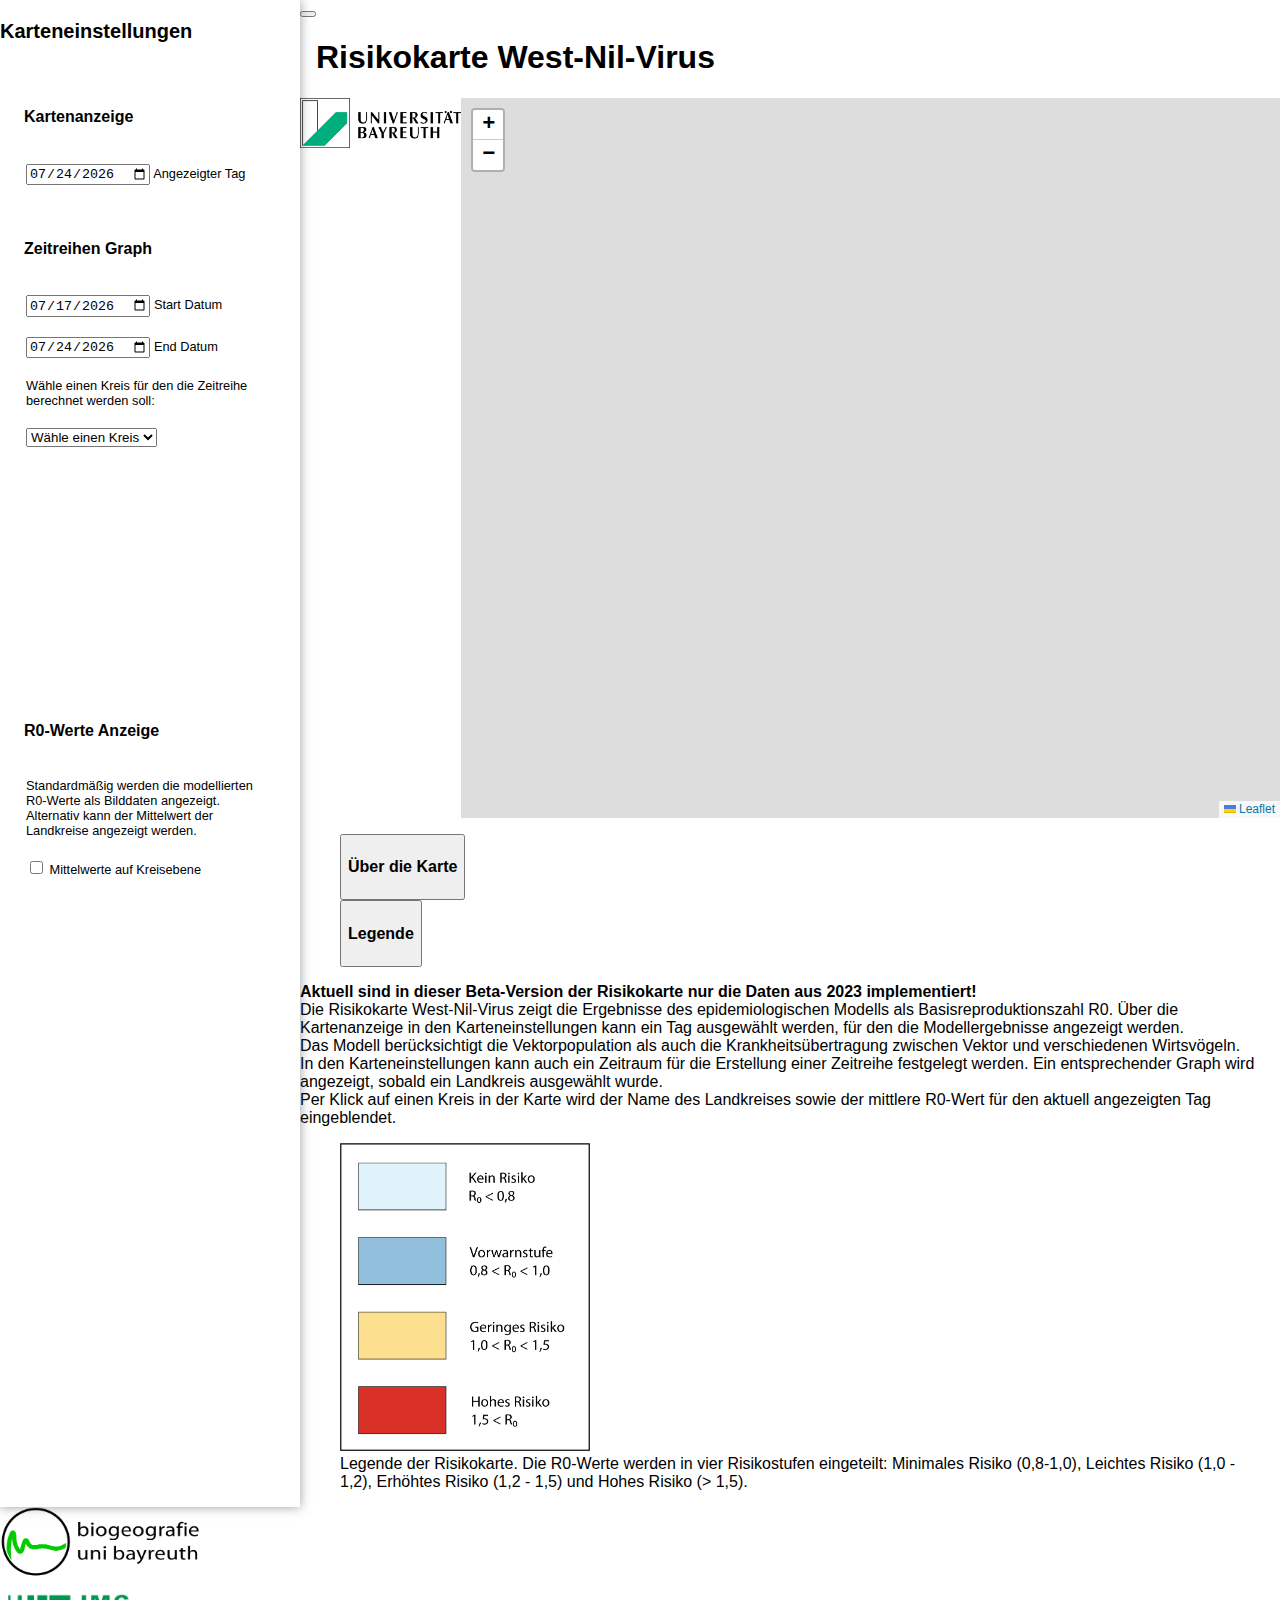
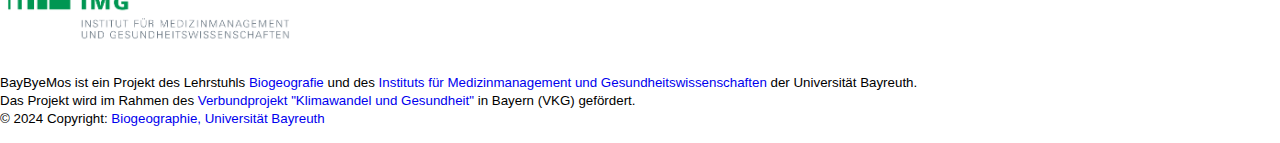
==== index.html @ 36160500 "correct Tyop" ====
<!DOCTYPE html>
<html lang="de">

<head>
  <meta charset="UTF-8">
  <meta http-equiv="X-UA-Compatible" content="IE=edge">
  <meta name="viewport" content="width=device-width, initial-scale=1.0">

  <script src="https://kit.fontawesome.com/ae360af17e.js" crossorigin="anonymous"></script>

  <link href="https://cdn.jsdelivr.net/npm/bootstrap@5.3.0-alpha3/dist/css/bootstrap.min.css" rel="stylesheet"
      integrity="sha384-KK94CHFLLe+nY2dmCWGMq91rCGa5gtU4mk92HdvYe+M/SXH301p5ILy+dN9+nJOZ" crossorigin="anonymous">
  <link rel="stylesheet" href="css/style.css">  
  <link rel="stylesheet" href="lib/leaflet/leaflet.css">
  <link href="https://www.blaupause.uni-bayreuth.de/favicon.ico" rel="shortcut icon" type="image/x-icon">
 
  <title>BayByeMos Risikokarte</title>
</head>

<body> 
    <div class="wrapper">
        <!-- Sidebar -->
        <aside id="sidebar">
            <div class="h-100 pt-4 px-3">
                <div class="pb-2 border-bottom">
                    <h3>Karteneinstellungen</h3>
                </div>
                <!-- Sidebar Navigation -->
                <ul class="sidebar-nav">
                    <li class="sidebar-header ">
                        <h4>Kartenanzeige</h4>
                    </li>
                    <li class="sidebar-item pb-3">
                            <input type="date" id="datepicker-mean" class="input">
                            Angezeigter Tag
                    </li>
                    <li class="sidebar-header border-top">
                      <h4>Zeitreihen Graph</h4>
                    </li>
                    <li class="sidebar-item">
                            <input type="date" id="start-datepicker" placeholder="Select a Start Date" class="input">
                            Start Datum
                        </li>
                    <li class="sidebar-item">
                            <input type="date" id="end-datepicker" placeholder="Select a End Date" class="input">
                            End Datum
                    </li>
                    <li class="sidebar-item">
                        Wähle einen Kreis für den die Zeitreihe berechnet werden soll:
                    </li>
                    <li class="sidebar-item">
                        <select id="kreis-dropdown" class="input">
                        <option value="">Wähle einen Kreis</option>
                        </select>
                    </li>
                </ul>
                <div id="chart-container" class="pb-3 border-bottom">
                    <canvas id="r0Chart" width = "260" height = "200"></canvas>
                </div>
                    <li class="sidebar-header ">
                        <h4>R0-Werte Anzeige</h4>
                    </li>
                    <li class="sidebar-item">
                        Standardmäßig werden die modellierten R0-Werte als Bilddaten angezeigt. Alternativ kann der Mittelwert der Landkreise angezeigt werden. 
                    </li>
                    <li class="sidebar-item pb-3">
                        <div class="form-check form-switch">
                            <input class="form-check-input" type="checkbox" id="SwitchRasterVektor" name="SwitchRasterVektor" value="yes">
                            <label class="form-check-label" for="SwitchRasterVektor">Mittelwerte auf Kreisebene</label>
                        </div>
                    </li>
            </div>
        </aside>

        <!-- Main Component -->
        <div class="container-fluid">
            <div class="row p-3">
                <div class="col-xl-8">
                    <nav class="navbar navbar-expand px-3 border-bottom">
                        <!-- Button for sidebar toggle -->
                        <button class="btn" type="button">
                            <span class="fas fa-2x fa-sliders"></span>
                        </button>
                        <h1>Risikokarte West-Nil-Virus</h1>
                    </nav>
                </div>
                <div class="col-xl-4">
                    <a href="https://www.uni-bayreuth.de/" target="_blank">
                        <img class="mx-auto d-none d-xl-block", src="img/Logo-Uni-BT_gruen-sw.png", align="left", height="50" alt="Logo der Universität Bayreuth">
                    </a>
                </div>
            </div>
            <div class="row">
                <div class="col-xl-8 p-3"><!-- col-lg-9 -->
                    <div id="map"></div>
                </div>
                <div class="w-100 d-sm-block d-xl-none"></div>
                <div class="col-xl-4 py-3"><!-- col-lg-3 -->
                    <ul class="nav nav-tabs mb-3" id="tabs" role="tablist">
                        <li class="nav-item" role="presentation">
                            <button 
                            class="nav-link active text-black" 
                            id="tab-1"
                            data-bs-toggle="tab"
                            data-bs-target="#tabs-1" 
                            type="button"
                            role="tab" 
                            aria-controls="tabs-1" 
                            aria-selected="true">
                                <h4>Über die Karte</h4>
                        </button>
                        </li>

                        <li class="nav-item" role="presentation">
                            <button 
                            class="nav-link text-black" 
                            id="tab-2" 
                            data-bs-toggle="tab"
                            data-bs-target="#tabs-2"
                            type="button"
                            role="tab" 
                            aria-controls="tabs-2" 
                            aria-selected="false">
                                <h4>Legende</h4>
                        </button>
                        </li>
                    </ul>
                    <div class="tab-content p-3">
                        <div class="tab-pane active"
                        id="tabs-1"
                        role="tabpanel"
                        aria-labelledby="tab-1"
                        tabindex="0">
                        <b>Aktuell sind in dieser Beta-Version der Risikokarte nur die Daten aus 2023 implementiert!</b> <br>
                        Die Risikokarte West-Nil-Virus zeigt die Ergebnisse des epidemiologischen Modells als Basisreproduktionszahl R0. Über die Kartenanzeige in den Karteneinstellungen kann ein Tag ausgewählt werden, für den die Modellergebnisse angezeigt werden. 
                        <br> Das Modell berücksichtigt die Vektorpopulation als auch die Krankheitsübertragung zwischen Vektor und verschiedenen Wirtsvögeln. <br>
                        
                        In den Karteneinstellungen kann auch ein Zeitraum für die Erstellung einer Zeitreihe festgelegt werden. Ein entsprechender Graph wird angezeigt, sobald ein Landkreis ausgewählt wurde. <br>
                        Per Klick auf einen Kreis in der Karte wird der Name des Landkreises sowie der mittlere R0-Wert für den aktuell angezeigten Tag eingeblendet.
                        </div>

                        <div class="tab-pane"
                        id="tabs-2"
                        role="tabpanel"
                        aria-labelledby="tab-2"
                        tabindex="0">
                        <div id="legend">
                            <figure>
                              <img class="img mx-auto d-block", src="data/legend.png" alt="Legende" width="250px">
                              <figcaption class="my-2">
                                Legende der Risikokarte. Die R0-Werte werden in vier Risikostufen eingeteilt: 
                                Minimales Risiko (0,8-1,0), Leichtes Risiko (1,0 - 1,2), Erhöhtes Risiko (1,2 - 1,5) und 
                                Hohes Risiko (> 1,5).
                              </figcaption>
                            </figure>
                        </div>
                        </div>
                    </div>
                </div>
            </div>
        </div>
        
    </div>

    <!-- Footer -->
    <footer class="bg-light">
        <div class="container-fluid p-3">
            <section class="">
                <div class="row align-items-center ">

                    <!-- "col-md-4 col-lg-4 col-xl-3" -->
                    <div class="col-md-4 col-lg-3 col-xl-2">
                        <a href="https://www.biogeo.uni-bayreuth.de" target="_blank">
                            <img src="img/biogeografie_150dpi_transparentBackground.png", class="d-block mx-auto mx-md-0", width="200px">
                        </a>
                    </div>

                    <div class="col-md-5 col-lg-5 col-xl-4">
                        <a href="https://www.img.uni-bayreuth.de/de/index.html" target="_blank">
                            <img src="img/Logo_IMG.png", class="d-block mx-auto mx-md-0", height="71.3768px">
                        </a>
                    </div>
                    <div class="  col-xl-6 text-center text-xl-end py-3">
                        <p><small> BayByeMos ist ein Projekt des Lehrstuhls <a href="https://www.biogeo.uni-bayreuth.de" target="_blank">Biogeografie</a> und des 
                            <a href="https://www.img.uni-bayreuth.de/de/index.html" target="_blank">Instituts für Medizinmanagement und Gesundheitswissenschaften</a> der Universität Bayreuth. <br>
                            Das Projekt wird im Rahmen des <a href="https://www.vkg.bayern.de/" target="_blank">Verbundprojekt "Klimawandel und Gesundheit"</a> in Bayern (VKG) gefördert. <br>
                            © 2024 Copyright:
                            <a class="text-dark" href="https://www.biogeo.uni-bayreuth.de/biogeo/?lang=de">Biogeographie, Universität Bayreuth</a>
                        </small></p>
                    </div>
                </div>
            </section>
        </div>
    </footer>
    <!-- Footer -->

    <script src="https://cdn.jsdelivr.net/npm/bootstrap@5.3.0-alpha3/dist/js/bootstrap.bundle.min.js" integrity="sha384-ENjdO4Dr2bkBIFxQpeoTz1HIcje39Wm4jDKdf19U8gI4ddQ3GYNS7NTKfAdVQSZe" crossorigin="anonymous"></script>
    <script src="js/nav.js"></script>
    <script type="text/javascript" src="lib/leaflet/leaflet.js"></script>
    <script type="module" src="js/map_main.js"></script>
    <script src="https://code.jquery.com/jquery-3.6.0.min.js"></script>
<!--     <script src="https://code.jquery.com/ui/1.12.1/jquery-ui.min.js"></script> -->    
    <script src=" https://cdn.jsdelivr.net/npm/chart.js@4.4.5/dist/chart.umd.min.js "></script>
    <script src="https://d3js.org/d3.v7.min.js"></script>
<!--     <script src="https://d3js.org/d3-scale-chromatic.v1.min.js"></script> -->
</body>
</html>
---- css/style.css ----
@import url('https://fonts.googleapis.com/css2?family=Poppins&display=swap');

*,
::after,
::before {
    box-sizing: border-box;
}

body {
    color: #000000;
    font-family: 'Arial', Helvetica, sans-serif;
    font-size: 1rem;
    margin: 0;
    background-repeat: no-repeat;
    background-position: center bottom;
    background-size: cover;
}

a {
    cursor: pointer;
    text-decoration: none;
    font-family: 'Arial', Helvetica, sans-serif;
}

li {
    list-style: none;
}

h1 {
  padding-left: 1rem;
  color: #000000;
  font-size: 2rem;
  font-weight: 600
}

h3 {
    font-size: 1.25rem;
    color: #000000;
    font-weight: 600;
}

h4 {
    color: #000000;
    font-size: 1rem;
    font-weight: 600
}

/* Layout skeleton */

.wrapper {
    align-items: stretch;
    display: flex;
    width: 100%;
}

#sidebar {
    max-width: 300px;
    min-width: 300px;
    transition: all 0.35s ease-in-out;
    box-shadow: 0 0 10px 0 rgba(49, 57, 66, 0.5);
    z-index: 1111;
}

/* Sidebar collapse */

#sidebar.collapsed {
    margin-left: -300px;
}

.main {
    display: flex;
    flex-direction: column;
    min-height: 100vh;
    width: 100%;
    overflow: hidden;
    transition: all 0.35s ease-in-out;
}

.sidebar-nav {
    padding: 0;
}

.sidebar-header {
    color: #000000;
    font-size: 1rem;
    padding: 1.5rem 1.5rem .375rem;
}

.sidebar-item {
  padding: .625rem 1.625rem;
  color: #000000;
  position: relative;
  display: block;
  font-size: 0.8rem;
}

/* 
a.sidebar-link {
    padding: .625rem 1.625rem;
    color: #000000;
    position: relative;
    display: block;
    font-size: 1rem;
} */

/* .sidebar-link[data-bs-toggle="collapse"]::after {
    border: solid;
    border-width: 0 .075rem .075rem 0;
    content: "";
    display: inline-block;
    padding: 2px;
    position: absolute;
    right: 1.5rem;
    top: 1.4rem;
    transform: rotate(-135deg);
    transition: all .2s ease-out;
}  */

/* .sidebar-link[data-bs-toggle="collapse"].collapsed::after {
    transform: rotate(45deg);
    transition: all .2s ease-out;
} */

/* .content {
    flex: 1;
    max-width: 100vw;
    width: 100vw;
} */

#map { 
  min-height: 80vh; 
}

/* Responsive */

@media (min-width:768px) {
    .content {
        width: auto;
    }
}

/* Leaflet crispness override */
.leaflet-container .leaflet-overlay-pane svg,
.leaflet-container .leaflet-marker-pane img,
.leaflet-container .leaflet-shadow-pane img,
.leaflet-container .leaflet-tile-pane img,
.leaflet-container img.leaflet-image-layer {
  max-width: none !important;
  /* Preserve crisp pixels with scaled up images */
  image-rendering: optimizeSpeed;             /* Legal fallback */
  image-rendering: -moz-crisp-edges;          /* Firefox        */
  image-rendering: -o-crisp-edges;            /* Opera          */
  image-rendering: -webkit-optimize-contrast; /* Safari         */
  image-rendering: optimize-contrast;         /* CSS3 Proposed  */
  image-rendering: crisp-edges;               /* CSS4 Proposed  */
  image-rendering: pixelated;                 /* CSS4 Proposed  */
  -ms-interpolation-mode: nearest-neighbor;   /* IE8+           */
}
---- lib/leaflet/leaflet.css ----
/* required styles */

.leaflet-pane,
.leaflet-tile,
.leaflet-marker-icon,
.leaflet-marker-shadow,
.leaflet-tile-container,
.leaflet-pane > svg,
.leaflet-pane > canvas,
.leaflet-zoom-box,
.leaflet-image-layer,
.leaflet-layer {
	position: absolute;
	left: 0;
	top: 0;
	}
.leaflet-container {
	overflow: hidden;
	}
.leaflet-tile,
.leaflet-marker-icon,
.leaflet-marker-shadow {
	-webkit-user-select: none;
	   -moz-user-select: none;
	        user-select: none;
	  -webkit-user-drag: none;
	}
/* Prevents IE11 from highlighting tiles in blue */
.leaflet-tile::selection {
	background: transparent;
}
/* Safari renders non-retina tile on retina better with this, but Chrome is worse */
.leaflet-safari .leaflet-tile {
	image-rendering: -webkit-optimize-contrast;
	}
/* hack that prevents hw layers "stretching" when loading new tiles */
.leaflet-safari .leaflet-tile-container {
	width: 1600px;
	height: 1600px;
	-webkit-transform-origin: 0 0;
	}
.leaflet-marker-icon,
.leaflet-marker-shadow {
	display: block;
	}
/* .leaflet-container svg: reset svg max-width decleration shipped in Joomla! (joomla.org) 3.x */
/* .leaflet-container img: map is broken in FF if you have max-width: 100% on tiles */
.leaflet-container .leaflet-overlay-pane svg {
	max-width: none !important;
	max-height: none !important;
	}
.leaflet-container .leaflet-marker-pane img,
.leaflet-container .leaflet-shadow-pane img,
.leaflet-container .leaflet-tile-pane img,
.leaflet-container img.leaflet-image-layer,
.leaflet-container .leaflet-tile {
	max-width: none !important;
	max-height: none !important;
	width: auto;
	padding: 0;
	}

.leaflet-container img.leaflet-tile {
	/* See: https://bugs.chromium.org/p/chromium/issues/detail?id=600120 */
	mix-blend-mode: plus-lighter;
}

.leaflet-container.leaflet-touch-zoom {
	-ms-touch-action: pan-x pan-y;
	touch-action: pan-x pan-y;
	}
.leaflet-container.leaflet-touch-drag {
	-ms-touch-action: pinch-zoom;
	/* Fallback for FF which doesn't support pinch-zoom */
	touch-action: none;
	touch-action: pinch-zoom;
}
.leaflet-container.leaflet-touch-drag.leaflet-touch-zoom {
	-ms-touch-action: none;
	touch-action: none;
}
.leaflet-container {
	-webkit-tap-highlight-color: transparent;
}
.leaflet-container a {
	-webkit-tap-highlight-color: rgba(51, 181, 229, 0.4);
}
.leaflet-tile {
	filter: inherit;
	visibility: hidden;
	}
.leaflet-tile-loaded {
	visibility: inherit;
	}
.leaflet-zoom-box {
	width: 0;
	height: 0;
	-moz-box-sizing: border-box;
	     box-sizing: border-box;
	z-index: 800;
	}
/* workaround for https://bugzilla.mozilla.org/show_bug.cgi?id=888319 */
.leaflet-overlay-pane svg {
	-moz-user-select: none;
	}

.leaflet-pane         { z-index: 400; }

.leaflet-tile-pane    { z-index: 200; }
.leaflet-overlay-pane { z-index: 400; }
.leaflet-shadow-pane  { z-index: 500; }
.leaflet-marker-pane  { z-index: 600; }
.leaflet-tooltip-pane   { z-index: 650; }
.leaflet-popup-pane   { z-index: 700; }

.leaflet-map-pane canvas { z-index: 100; }
.leaflet-map-pane svg    { z-index: 200; }

.leaflet-vml-shape {
	width: 1px;
	height: 1px;
	}
.lvml {
	behavior: url(#default#VML);
	display: inline-block;
	position: absolute;
	}


/* control positioning */

.leaflet-control {
	position: relative;
	z-index: 800;
	pointer-events: visiblePainted; /* IE 9-10 doesn't have auto */
	pointer-events: auto;
	}
.leaflet-top,
.leaflet-bottom {
	position: absolute;
	z-index: 1000;
	pointer-events: none;
	}
.leaflet-top {
	top: 0;
	}
.leaflet-right {
	right: 0;
	}
.leaflet-bottom {
	bottom: 0;
	}
.leaflet-left {
	left: 0;
	}
.leaflet-control {
	float: left;
	clear: both;
	}
.leaflet-right .leaflet-control {
	float: right;
	}
.leaflet-top .leaflet-control {
	margin-top: 10px;
	}
.leaflet-bottom .leaflet-control {
	margin-bottom: 10px;
	}
.leaflet-left .leaflet-control {
	margin-left: 10px;
	}
.leaflet-right .leaflet-control {
	margin-right: 10px;
	}


/* zoom and fade animations */

.leaflet-fade-anim .leaflet-popup {
	opacity: 0;
	-webkit-transition: opacity 0.2s linear;
	   -moz-transition: opacity 0.2s linear;
	        transition: opacity 0.2s linear;
	}
.leaflet-fade-anim .leaflet-map-pane .leaflet-popup {
	opacity: 1;
	}
.leaflet-zoom-animated {
	-webkit-transform-origin: 0 0;
	    -ms-transform-origin: 0 0;
	        transform-origin: 0 0;
	}
svg.leaflet-zoom-animated {
	will-change: transform;
}

.leaflet-zoom-anim .leaflet-zoom-animated {
	-webkit-transition: -webkit-transform 0.25s cubic-bezier(0,0,0.25,1);
	   -moz-transition:    -moz-transform 0.25s cubic-bezier(0,0,0.25,1);
	        transition:         transform 0.25s cubic-bezier(0,0,0.25,1);
	}
.leaflet-zoom-anim .leaflet-tile,
.leaflet-pan-anim .leaflet-tile {
	-webkit-transition: none;
	   -moz-transition: none;
	        transition: none;
	}

.leaflet-zoom-anim .leaflet-zoom-hide {
	visibility: hidden;
	}


/* cursors */

.leaflet-interactive {
	cursor: pointer;
	}
.leaflet-grab {
	cursor: -webkit-grab;
	cursor:    -moz-grab;
	cursor:         grab;
	}
.leaflet-crosshair,
.leaflet-crosshair .leaflet-interactive {
	cursor: crosshair;
	}
.leaflet-popup-pane,
.leaflet-control {
	cursor: auto;
	}
.leaflet-dragging .leaflet-grab,
.leaflet-dragging .leaflet-grab .leaflet-interactive,
.leaflet-dragging .leaflet-marker-draggable {
	cursor: move;
	cursor: -webkit-grabbing;
	cursor:    -moz-grabbing;
	cursor:         grabbing;
	}

/* marker & overlays interactivity */
.leaflet-marker-icon,
.leaflet-marker-shadow,
.leaflet-image-layer,
.leaflet-pane > svg path,
.leaflet-tile-container {
	pointer-events: none;
	}

.leaflet-marker-icon.leaflet-interactive,
.leaflet-image-layer.leaflet-interactive,
.leaflet-pane > svg path.leaflet-interactive,
svg.leaflet-image-layer.leaflet-interactive path {
	pointer-events: visiblePainted; /* IE 9-10 doesn't have auto */
	pointer-events: auto;
	}

/* visual tweaks */

.leaflet-container {
	background: #ddd;
	outline-offset: 1px;
	}
.leaflet-container a {
	color: #0078A8;
	}
.leaflet-zoom-box {
	border: 2px dotted #38f;
	background: rgba(255,255,255,0.5);
	}


/* general typography */
.leaflet-container {
	font-family: "Helvetica Neue", Arial, Helvetica, sans-serif;
	font-size: 12px;
	font-size: 0.75rem;
	line-height: 1.5;
	}


/* general toolbar styles */

.leaflet-bar {
	box-shadow: 0 1px 5px rgba(0,0,0,0.65);
	border-radius: 4px;
	}
.leaflet-bar a {
	background-color: #fff;
	border-bottom: 1px solid #ccc;
	width: 26px;
	height: 26px;
	line-height: 26px;
	display: block;
	text-align: center;
	text-decoration: none;
	color: black;
	}
.leaflet-bar a,
.leaflet-control-layers-toggle {
	background-position: 50% 50%;
	background-repeat: no-repeat;
	display: block;
	}
.leaflet-bar a:hover,
.leaflet-bar a:focus {
	background-color: #f4f4f4;
	}
.leaflet-bar a:first-child {
	border-top-left-radius: 4px;
	border-top-right-radius: 4px;
	}
.leaflet-bar a:last-child {
	border-bottom-left-radius: 4px;
	border-bottom-right-radius: 4px;
	border-bottom: none;
	}
.leaflet-bar a.leaflet-disabled {
	cursor: default;
	background-color: #f4f4f4;
	color: #bbb;
	}

.leaflet-touch .leaflet-bar a {
	width: 30px;
	height: 30px;
	line-height: 30px;
	}
.leaflet-touch .leaflet-bar a:first-child {
	border-top-left-radius: 2px;
	border-top-right-radius: 2px;
	}
.leaflet-touch .leaflet-bar a:last-child {
	border-bottom-left-radius: 2px;
	border-bottom-right-radius: 2px;
	}

/* zoom control */

.leaflet-control-zoom-in,
.leaflet-control-zoom-out {
	font: bold 18px 'Lucida Console', Monaco, monospace;
	text-indent: 1px;
	}

.leaflet-touch .leaflet-control-zoom-in, .leaflet-touch .leaflet-control-zoom-out  {
	font-size: 22px;
	}


/* layers control */

.leaflet-control-layers {
	box-shadow: 0 1px 5px rgba(0,0,0,0.4);
	background: #fff;
	border-radius: 5px;
	}
.leaflet-control-layers-toggle {
	background-image: url(images/layers.png);
	width: 36px;
	height: 36px;
	}
.leaflet-retina .leaflet-control-layers-toggle {
	background-image: url(images/layers-2x.png);
	background-size: 26px 26px;
	}
.leaflet-touch .leaflet-control-layers-toggle {
	width: 44px;
	height: 44px;
	}
.leaflet-control-layers .leaflet-control-layers-list,
.leaflet-control-layers-expanded .leaflet-control-layers-toggle {
	display: none;
	}
.leaflet-control-layers-expanded .leaflet-control-layers-list {
	display: block;
	position: relative;
	}
.leaflet-control-layers-expanded {
	padding: 6px 10px 6px 6px;
	color: #333;
	background: #fff;
	}
.leaflet-control-layers-scrollbar {
	overflow-y: scroll;
	overflow-x: hidden;
	padding-right: 5px;
	}
.leaflet-control-layers-selector {
	margin-top: 2px;
	position: relative;
	top: 1px;
	}
.leaflet-control-layers label {
	display: block;
	font-size: 13px;
	font-size: 1.08333em;
	}
.leaflet-control-layers-separator {
	height: 0;
	border-top: 1px solid #ddd;
	margin: 5px -10px 5px -6px;
	}

/* Default icon URLs */
.leaflet-default-icon-path { /* used only in path-guessing heuristic, see L.Icon.Default */
	background-image: url(images/marker-icon.png);
	}


/* attribution and scale controls */

.leaflet-container .leaflet-control-attribution {
	background: #fff;
	background: rgba(255, 255, 255, 0.8);
	margin: 0;
	}
.leaflet-control-attribution,
.leaflet-control-scale-line {
	padding: 0 5px;
	color: #333;
	line-height: 1.4;
	}
.leaflet-control-attribution a {
	text-decoration: none;
	}
.leaflet-control-attribution a:hover,
.leaflet-control-attribution a:focus {
	text-decoration: underline;
	}
.leaflet-attribution-flag {
	display: inline !important;
	vertical-align: baseline !important;
	width: 1em;
	height: 0.6669em;
	}
.leaflet-left .leaflet-control-scale {
	margin-left: 5px;
	}
.leaflet-bottom .leaflet-control-scale {
	margin-bottom: 5px;
	}
.leaflet-control-scale-line {
	border: 2px solid #777;
	border-top: none;
	line-height: 1.1;
	padding: 2px 5px 1px;
	white-space: nowrap;
	-moz-box-sizing: border-box;
	     box-sizing: border-box;
	background: rgba(255, 255, 255, 0.8);
	text-shadow: 1px 1px #fff;
	}
.leaflet-control-scale-line:not(:first-child) {
	border-top: 2px solid #777;
	border-bottom: none;
	margin-top: -2px;
	}
.leaflet-control-scale-line:not(:first-child):not(:last-child) {
	border-bottom: 2px solid #777;
	}

.leaflet-touch .leaflet-control-attribution,
.leaflet-touch .leaflet-control-layers,
.leaflet-touch .leaflet-bar {
	box-shadow: none;
	}
.leaflet-touch .leaflet-control-layers,
.leaflet-touch .leaflet-bar {
	border: 2px solid rgba(0,0,0,0.2);
	background-clip: padding-box;
	}


/* popup */

.leaflet-popup {
	position: absolute;
	text-align: center;
	margin-bottom: 20px;
	}
.leaflet-popup-content-wrapper {
	padding: 1px;
	text-align: left;
	border-radius: 12px;
	}
.leaflet-popup-content {
	margin: 13px 24px 13px 20px;
	line-height: 1.3;
	font-size: 13px;
	font-size: 1.08333em;
	min-height: 1px;
	}
.leaflet-popup-content p {
	margin: 17px 0;
	margin: 1.3em 0;
	}
.leaflet-popup-tip-container {
	width: 40px;
	height: 20px;
	position: absolute;
	left: 50%;
	margin-top: -1px;
	margin-left: -20px;
	overflow: hidden;
	pointer-events: none;
	}
.leaflet-popup-tip {
	width: 17px;
	height: 17px;
	padding: 1px;

	margin: -10px auto 0;
	pointer-events: auto;

	-webkit-transform: rotate(45deg);
	   -moz-transform: rotate(45deg);
	    -ms-transform: rotate(45deg);
	        transform: rotate(45deg);
	}
.leaflet-popup-content-wrapper,
.leaflet-popup-tip {
	background: white;
	color: #333;
	box-shadow: 0 3px 14px rgba(0,0,0,0.4);
	}
.leaflet-container a.leaflet-popup-close-button {
	position: absolute;
	top: 0;
	right: 0;
	border: none;
	text-align: center;
	width: 24px;
	height: 24px;
	font: 16px/24px Tahoma, Verdana, sans-serif;
	color: #757575;
	text-decoration: none;
	background: transparent;
	}
.leaflet-container a.leaflet-popup-close-button:hover,
.leaflet-container a.leaflet-popup-close-button:focus {
	color: #585858;
	}
.leaflet-popup-scrolled {
	overflow: auto;
	}

.leaflet-oldie .leaflet-popup-content-wrapper {
	-ms-zoom: 1;
	}
.leaflet-oldie .leaflet-popup-tip {
	width: 24px;
	margin: 0 auto;

	-ms-filter: "progid:DXImageTransform.Microsoft.Matrix(M11=0.70710678, M12=0.70710678, M21=-0.70710678, M22=0.70710678)";
	filter: progid:DXImageTransform.Microsoft.Matrix(M11=0.70710678, M12=0.70710678, M21=-0.70710678, M22=0.70710678);
	}

.leaflet-oldie .leaflet-control-zoom,
.leaflet-oldie .leaflet-control-layers,
.leaflet-oldie .leaflet-popup-content-wrapper,
.leaflet-oldie .leaflet-popup-tip {
	border: 1px solid #999;
	}


/* div icon */

.leaflet-div-icon {
	background: #fff;
	border: 1px solid #666;
	}


/* Tooltip */
/* Base styles for the element that has a tooltip */
.leaflet-tooltip {
	position: absolute;
	padding: 6px;
	background-color: #fff;
	border: 1px solid #fff;
	border-radius: 3px;
	color: #222;
	white-space: nowrap;
	-webkit-user-select: none;
	-moz-user-select: none;
	-ms-user-select: none;
	user-select: none;
	pointer-events: none;
	box-shadow: 0 1px 3px rgba(0,0,0,0.4);
	}
.leaflet-tooltip.leaflet-interactive {
	cursor: pointer;
	pointer-events: auto;
	}
.leaflet-tooltip-top:before,
.leaflet-tooltip-bottom:before,
.leaflet-tooltip-left:before,
.leaflet-tooltip-right:before {
	position: absolute;
	pointer-events: none;
	border: 6px solid transparent;
	background: transparent;
	content: "";
	}

/* Directions */

.leaflet-tooltip-bottom {
	margin-top: 6px;
}
.leaflet-tooltip-top {
	margin-top: -6px;
}
.leaflet-tooltip-bottom:before,
.leaflet-tooltip-top:before {
	left: 50%;
	margin-left: -6px;
	}
.leaflet-tooltip-top:before {
	bottom: 0;
	margin-bottom: -12px;
	border-top-color: #fff;
	}
.leaflet-tooltip-bottom:before {
	top: 0;
	margin-top: -12px;
	margin-left: -6px;
	border-bottom-color: #fff;
	}
.leaflet-tooltip-left {
	margin-left: -6px;
}
.leaflet-tooltip-right {
	margin-left: 6px;
}
.leaflet-tooltip-left:before,
.leaflet-tooltip-right:before {
	top: 50%;
	margin-top: -6px;
	}
.leaflet-tooltip-left:before {
	right: 0;
	margin-right: -12px;
	border-left-color: #fff;
	}
.leaflet-tooltip-right:before {
	left: 0;
	margin-left: -12px;
	border-right-color: #fff;
	}

/* Printing */

@media print {
	/* Prevent printers from removing background-images of controls. */
	.leaflet-control {
		-webkit-print-color-adjust: exact;
		print-color-adjust: exact;
		}
	}
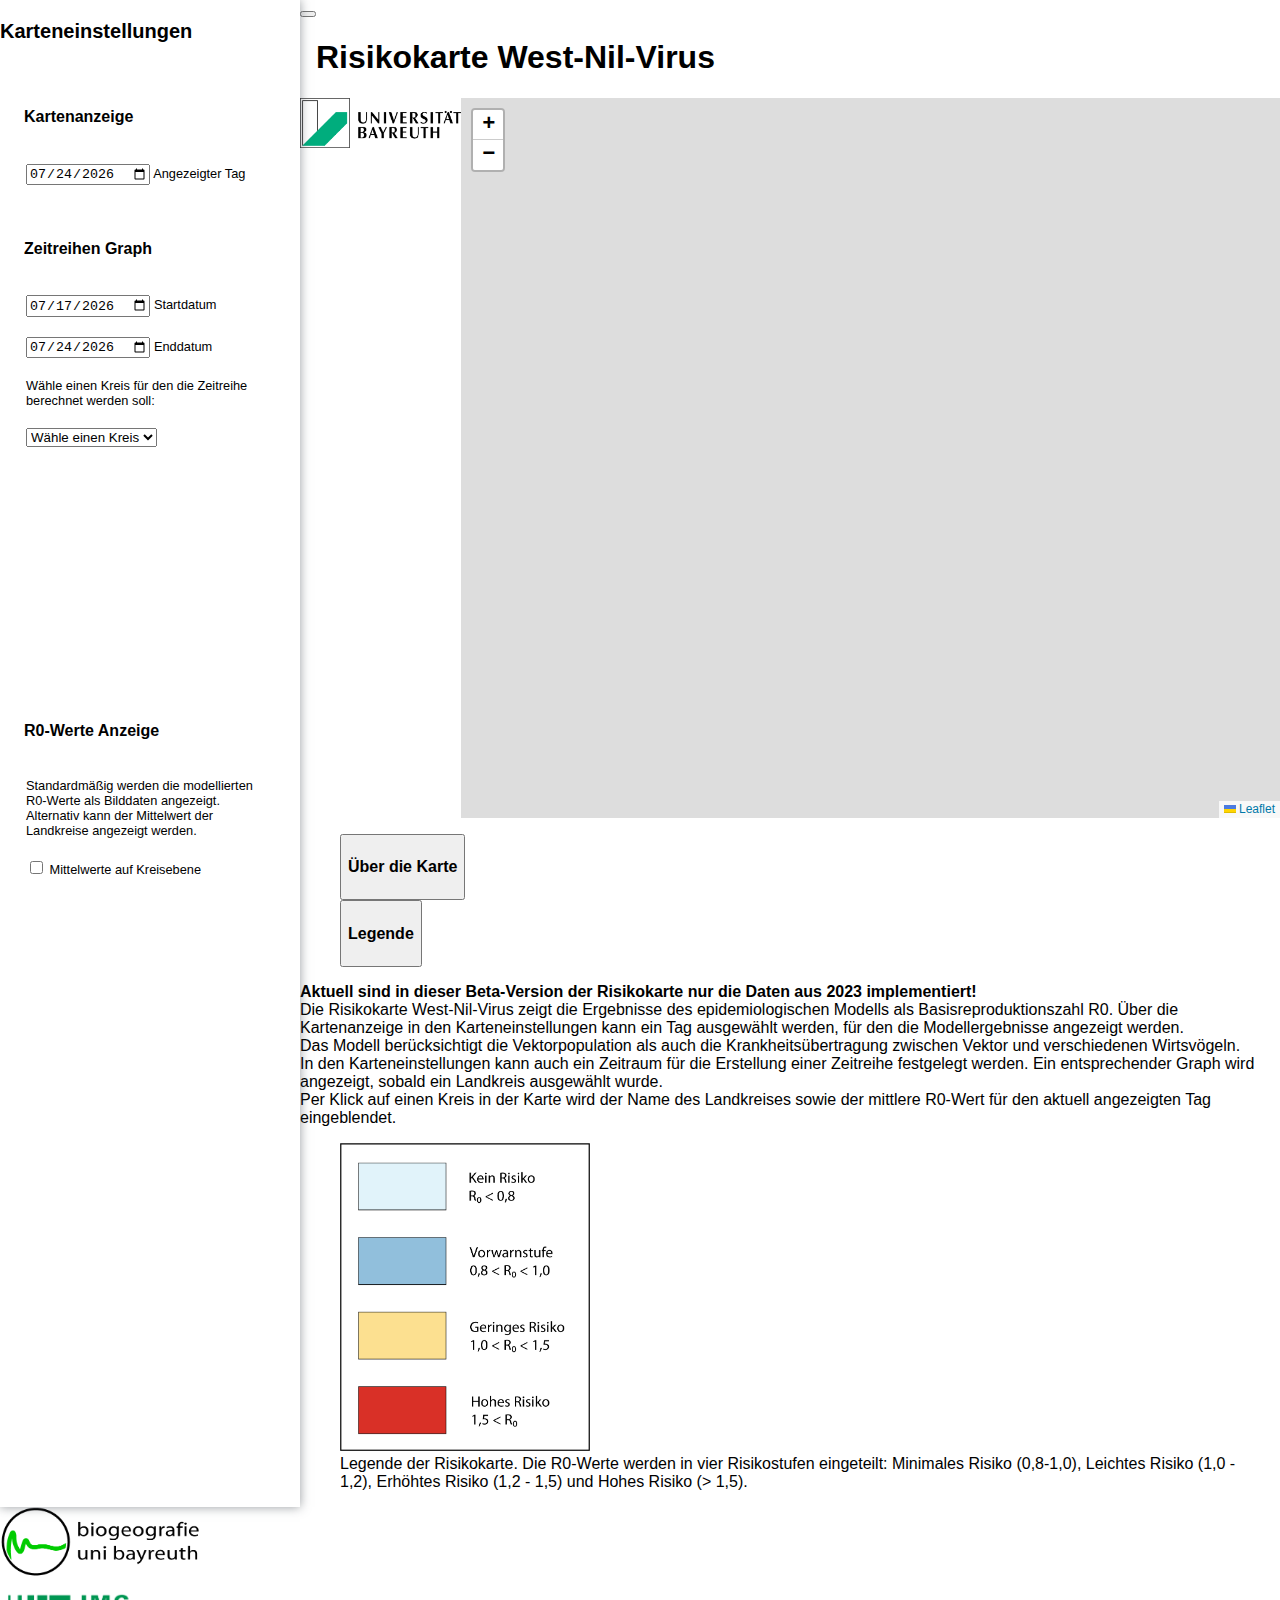
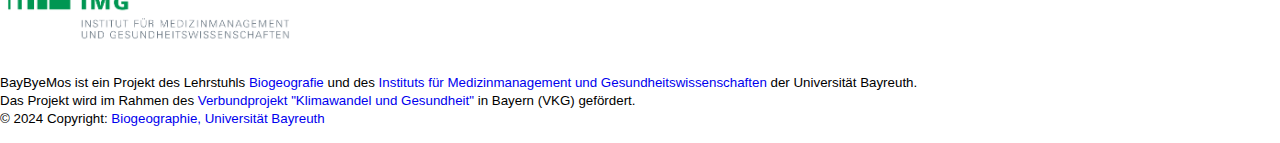
==== commit 17a0372f: "correct Typo" ====
--- a/index.html
+++ b/index.html
@@ -39,11 +39,11 @@
                     </li>
                     <li class="sidebar-item">
                             <input type="date" id="start-datepicker" placeholder="Select a Start Date" class="input">
-                            Start Datum
+                            Startdatum
                         </li>
                     <li class="sidebar-item">
                             <input type="date" id="end-datepicker" placeholder="Select a End Date" class="input">
-                            End Datum
+                            Enddatum
                     </li>
                     <li class="sidebar-item">
                         Wähle einen Kreis für den die Zeitreihe berechnet werden soll:
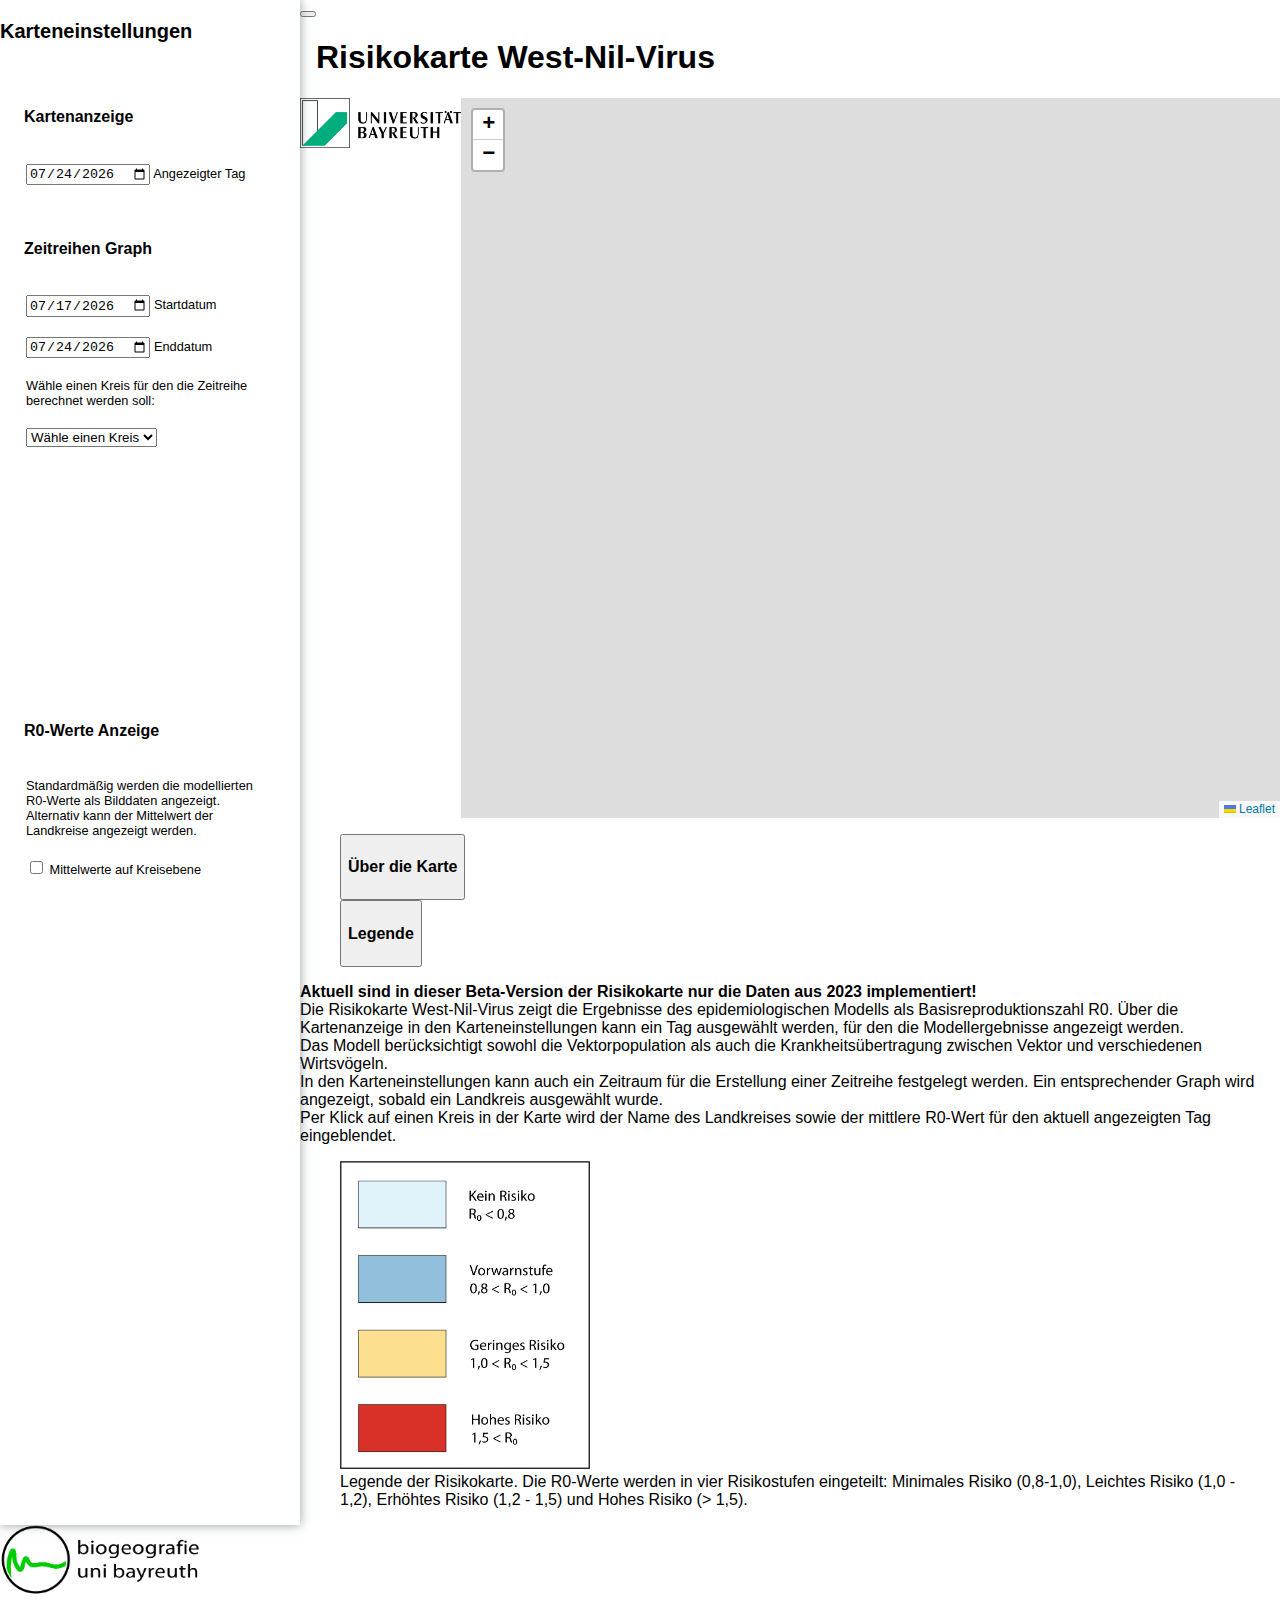
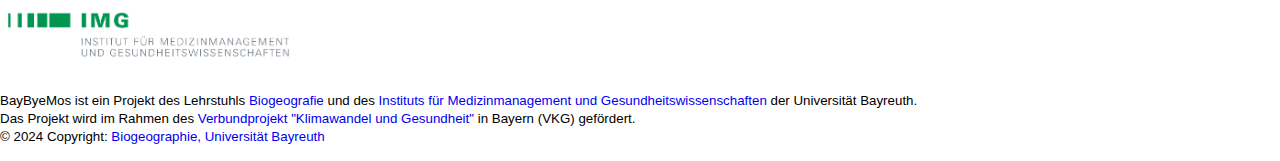
==== commit 61db5fcf: "correct Typo" ====
--- a/index.html
+++ b/index.html
@@ -133,7 +133,7 @@
                         tabindex="0">
                         <b>Aktuell sind in dieser Beta-Version der Risikokarte nur die Daten aus 2023 implementiert!</b> <br>
                         Die Risikokarte West-Nil-Virus zeigt die Ergebnisse des epidemiologischen Modells als Basisreproduktionszahl R0. Über die Kartenanzeige in den Karteneinstellungen kann ein Tag ausgewählt werden, für den die Modellergebnisse angezeigt werden. 
-                        <br> Das Modell berücksichtigt die Vektorpopulation als auch die Krankheitsübertragung zwischen Vektor und verschiedenen Wirtsvögeln. <br>
+                        <br> Das Modell berücksichtigt sowohl die Vektorpopulation als auch die Krankheitsübertragung zwischen Vektor und verschiedenen Wirtsvögeln. <br>
                         
                         In den Karteneinstellungen kann auch ein Zeitraum für die Erstellung einer Zeitreihe festgelegt werden. Ein entsprechender Graph wird angezeigt, sobald ein Landkreis ausgewählt wurde. <br>
                         Per Klick auf einen Kreis in der Karte wird der Name des Landkreises sowie der mittlere R0-Wert für den aktuell angezeigten Tag eingeblendet.
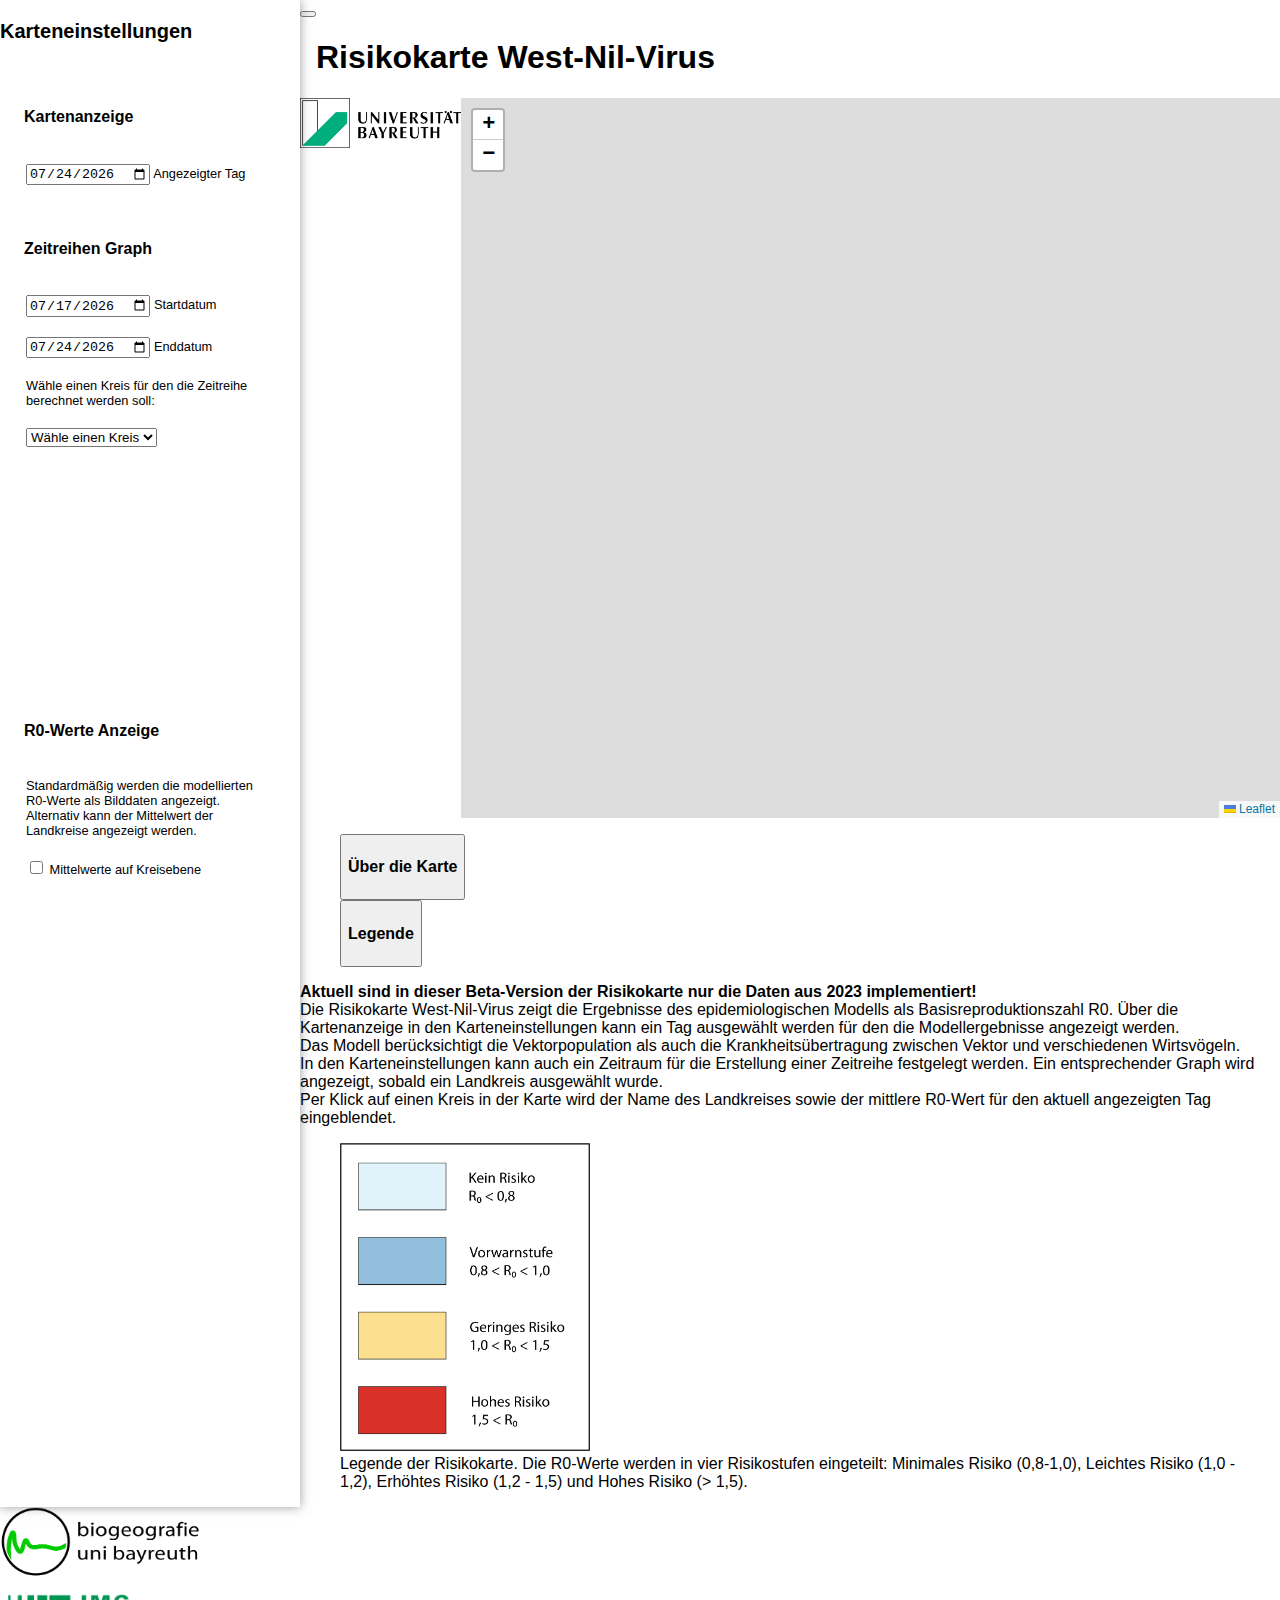
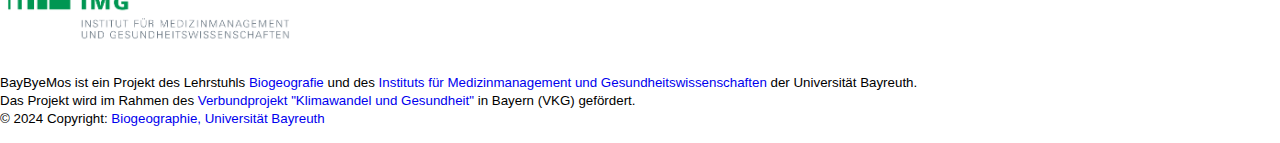
==== commit 0c9f261f: "correct typo" ====
--- a/index.html
+++ b/index.html
@@ -132,8 +132,8 @@
                         aria-labelledby="tab-1"
                         tabindex="0">
                         <b>Aktuell sind in dieser Beta-Version der Risikokarte nur die Daten aus 2023 implementiert!</b> <br>
-                        Die Risikokarte West-Nil-Virus zeigt die Ergebnisse des epidemiologischen Modells als Basisreproduktionszahl R0. Über die Kartenanzeige in den Karteneinstellungen kann ein Tag ausgewählt werden, für den die Modellergebnisse angezeigt werden. 
-                        <br> Das Modell berücksichtigt sowohl die Vektorpopulation als auch die Krankheitsübertragung zwischen Vektor und verschiedenen Wirtsvögeln. <br>
+                        Die Risikokarte West-Nil-Virus zeigt die Ergebnisse des epidemiologischen Modells als Basisreproduktionszahl R0. Über die Kartenanzeige in den Karteneinstellungen kann ein Tag ausgewählt werden für den die Modellergebnisse angezeigt werden. 
+                        <br> Das Modell berücksichtigt die Vektorpopulation als auch die Krankheitsübertragung zwischen Vektor und verschiedenen Wirtsvögeln. <br>
                         
                         In den Karteneinstellungen kann auch ein Zeitraum für die Erstellung einer Zeitreihe festgelegt werden. Ein entsprechender Graph wird angezeigt, sobald ein Landkreis ausgewählt wurde. <br>
                         Per Klick auf einen Kreis in der Karte wird der Name des Landkreises sowie der mittlere R0-Wert für den aktuell angezeigten Tag eingeblendet.
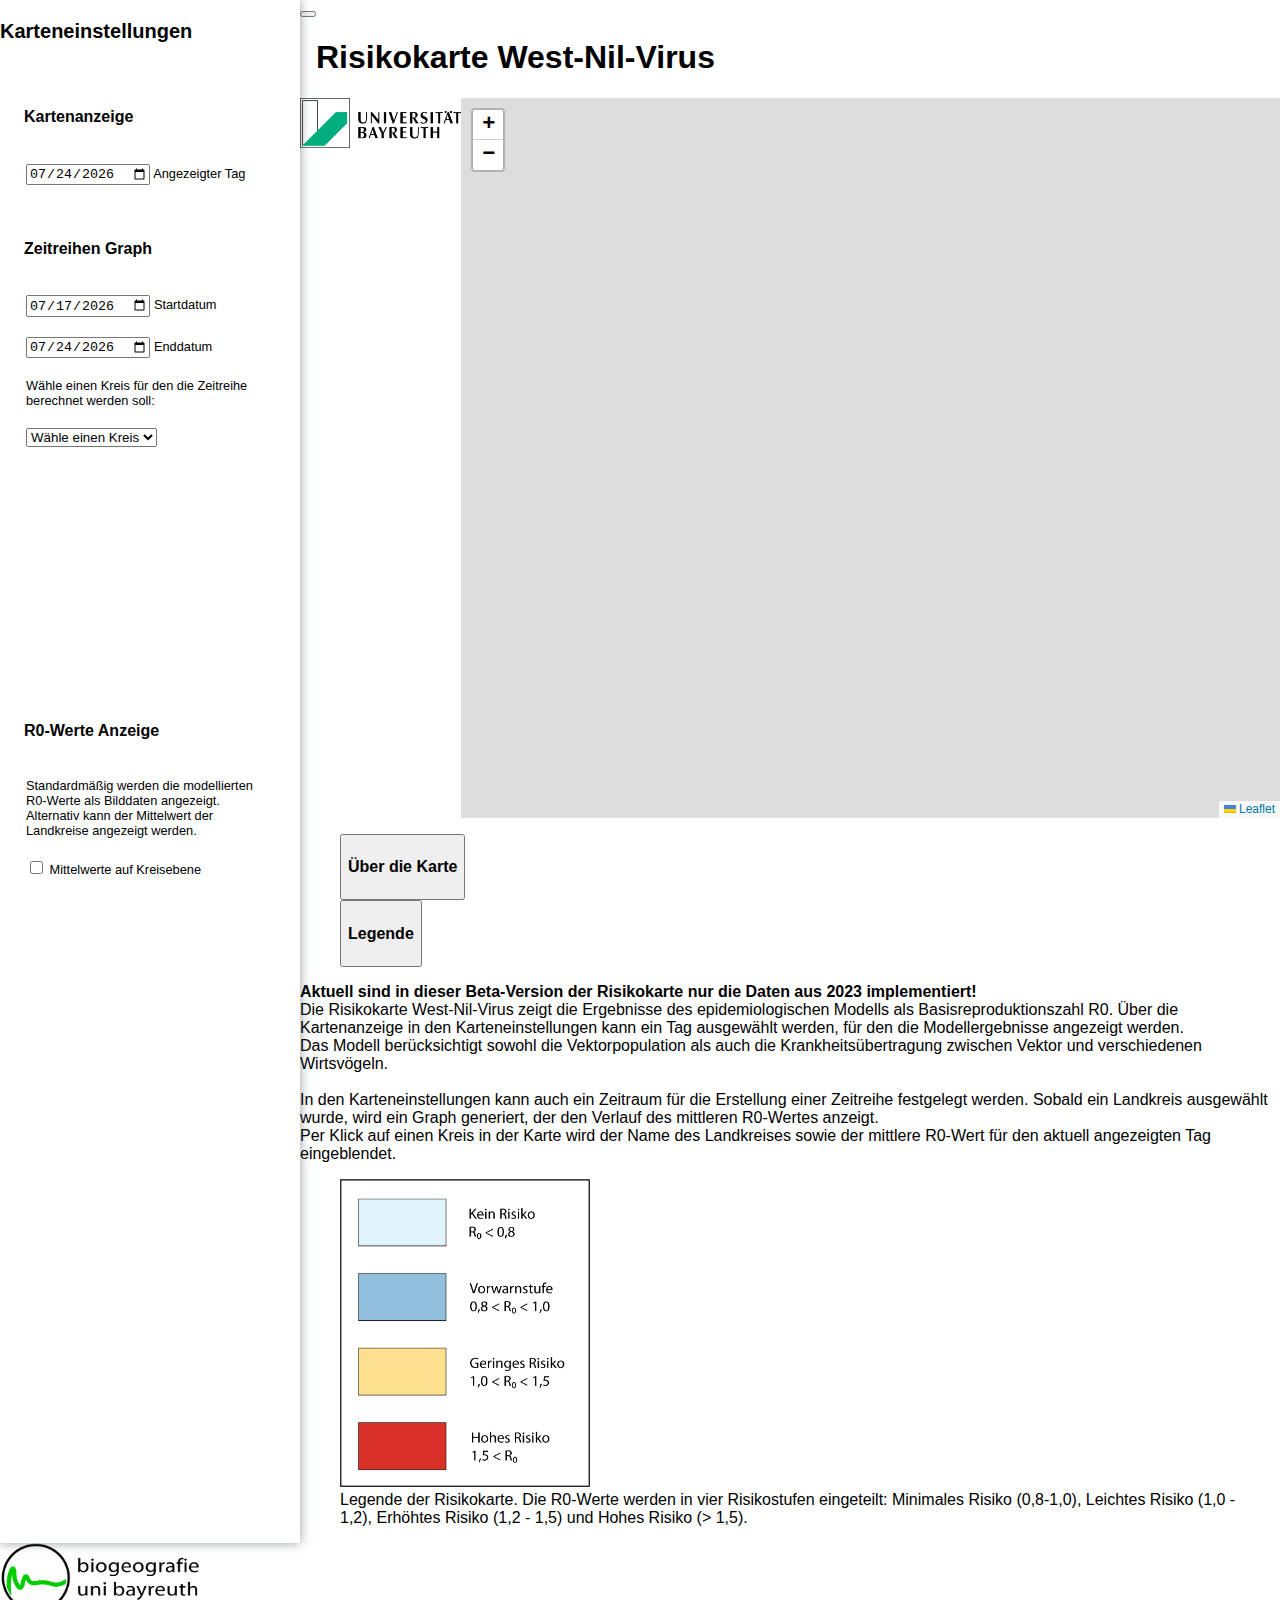
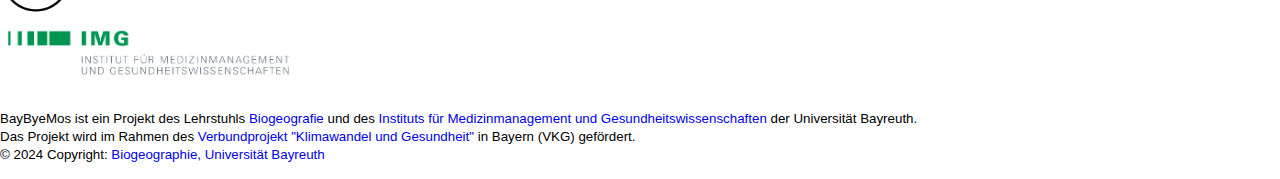
==== commit 4b8f4f2b: "correct typo" ====
--- a/index.html
+++ b/index.html
@@ -132,10 +132,10 @@
                         aria-labelledby="tab-1"
                         tabindex="0">
                         <b>Aktuell sind in dieser Beta-Version der Risikokarte nur die Daten aus 2023 implementiert!</b> <br>
-                        Die Risikokarte West-Nil-Virus zeigt die Ergebnisse des epidemiologischen Modells als Basisreproduktionszahl R0. Über die Kartenanzeige in den Karteneinstellungen kann ein Tag ausgewählt werden für den die Modellergebnisse angezeigt werden. 
-                        <br> Das Modell berücksichtigt die Vektorpopulation als auch die Krankheitsübertragung zwischen Vektor und verschiedenen Wirtsvögeln. <br>
-                        
-                        In den Karteneinstellungen kann auch ein Zeitraum für die Erstellung einer Zeitreihe festgelegt werden. Ein entsprechender Graph wird angezeigt, sobald ein Landkreis ausgewählt wurde. <br>
+                        Die Risikokarte West-Nil-Virus zeigt die Ergebnisse des epidemiologischen Modells als Basisreproduktionszahl R0. Über die Kartenanzeige in den Karteneinstellungen kann ein Tag ausgewählt werden, für den die Modellergebnisse angezeigt werden. 
+                        <br> Das Modell berücksichtigt sowohl die Vektorpopulation als auch die Krankheitsübertragung zwischen Vektor und verschiedenen Wirtsvögeln. <br>
+                        <br>
+                        In den Karteneinstellungen kann auch ein Zeitraum für die Erstellung einer Zeitreihe festgelegt werden. Sobald ein Landkreis ausgewählt wurde, wird ein Graph generiert, der den Verlauf des mittleren R0-Wertes anzeigt. <br>
                         Per Klick auf einen Kreis in der Karte wird der Name des Landkreises sowie der mittlere R0-Wert für den aktuell angezeigten Tag eingeblendet.
                         </div>
 
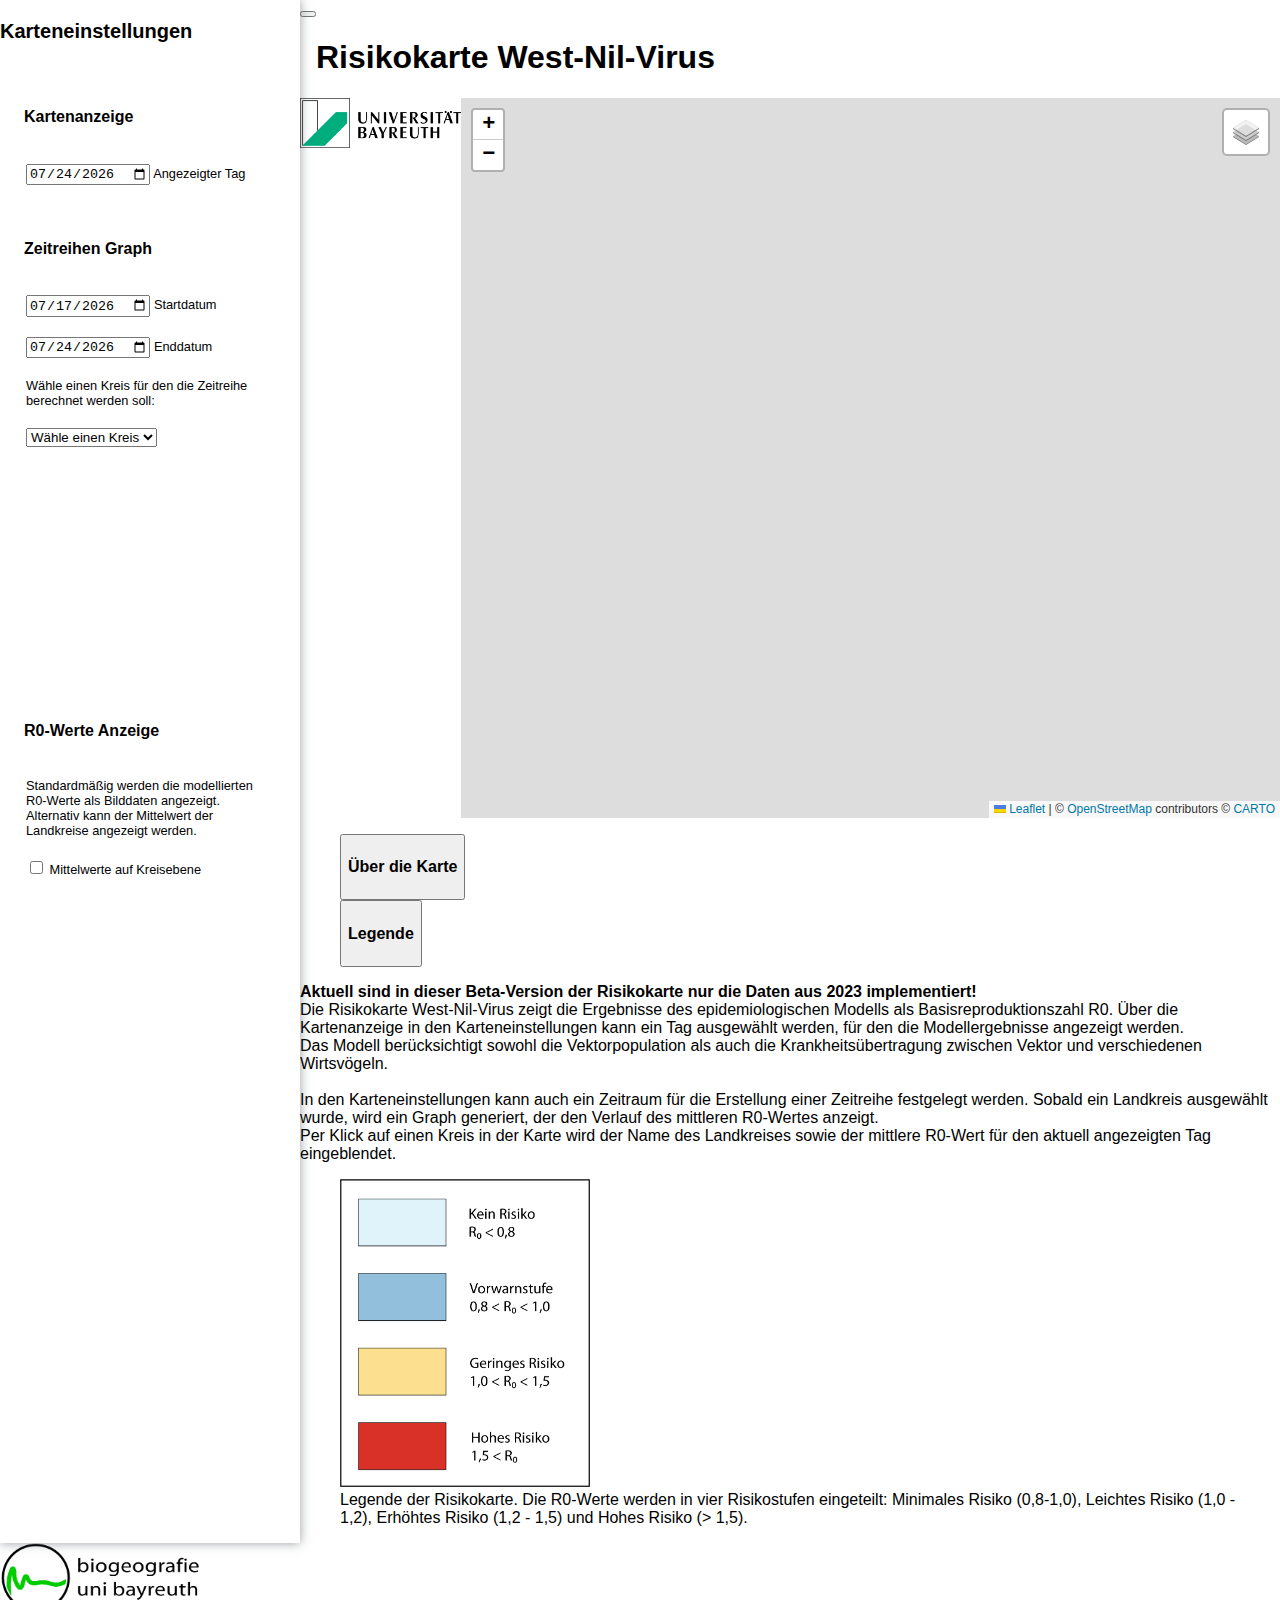
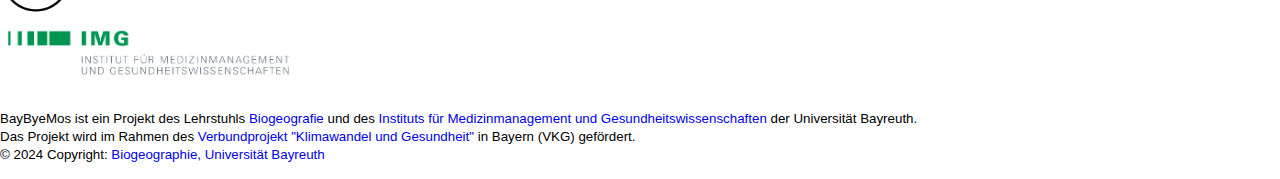
==== commit 8e719cb4: "cleanedUp" ====
--- a/index.html
+++ b/index.html
@@ -7,7 +7,7 @@
   <meta name="viewport" content="width=device-width, initial-scale=1.0">
 
   <script src="https://kit.fontawesome.com/ae360af17e.js" crossorigin="anonymous"></script>
-
+  
   <link href="https://cdn.jsdelivr.net/npm/bootstrap@5.3.0-alpha3/dist/css/bootstrap.min.css" rel="stylesheet"
       integrity="sha384-KK94CHFLLe+nY2dmCWGMq91rCGa5gtU4mk92HdvYe+M/SXH301p5ILy+dN9+nJOZ" crossorigin="anonymous">
   <link rel="stylesheet" href="css/style.css">  
@@ -57,18 +57,18 @@
                 <div id="chart-container" class="pb-3 border-bottom">
                     <canvas id="r0Chart" width = "260" height = "200"></canvas>
                 </div>
-                    <li class="sidebar-header ">
-                        <h4>R0-Werte Anzeige</h4>
-                    </li>
-                    <li class="sidebar-item">
-                        Standardmäßig werden die modellierten R0-Werte als Bilddaten angezeigt. Alternativ kann der Mittelwert der Landkreise angezeigt werden. 
-                    </li>
-                    <li class="sidebar-item pb-3">
-                        <div class="form-check form-switch">
-                            <input class="form-check-input" type="checkbox" id="SwitchRasterVektor" name="SwitchRasterVektor" value="yes">
-                            <label class="form-check-label" for="SwitchRasterVektor">Mittelwerte auf Kreisebene</label>
-                        </div>
-                    </li>
+                <li class="sidebar-header ">
+                    <h4>R0-Werte Anzeige</h4>
+                </li>
+                <li class="sidebar-item">
+                    Standardmäßig werden die modellierten R0-Werte als Bilddaten angezeigt. Alternativ kann der Mittelwert der Landkreise angezeigt werden. 
+                </li>
+                <li class="sidebar-item pb-3">
+                    <div class="form-check form-switch">
+                        <input class="form-check-input" type="checkbox" id="SwitchRasterVektor" name="SwitchRasterVektor" value="yes">
+                        <label class="form-check-label" for="SwitchRasterVektor">Mittelwerte auf Kreisebene</label>
+                    </div>
+                </li>
             </div>
         </aside>
 
@@ -110,7 +110,6 @@
                                 <h4>Über die Karte</h4>
                         </button>
                         </li>
-
                         <li class="nav-item" role="presentation">
                             <button 
                             class="nav-link text-black" 
@@ -138,7 +137,6 @@
                         In den Karteneinstellungen kann auch ein Zeitraum für die Erstellung einer Zeitreihe festgelegt werden. Sobald ein Landkreis ausgewählt wurde, wird ein Graph generiert, der den Verlauf des mittleren R0-Wertes anzeigt. <br>
                         Per Klick auf einen Kreis in der Karte wird der Name des Landkreises sowie der mittlere R0-Wert für den aktuell angezeigten Tag eingeblendet.
                         </div>
-
                         <div class="tab-pane"
                         id="tabs-2"
                         role="tabpanel"
@@ -146,7 +144,7 @@
                         tabindex="0">
                         <div id="legend">
                             <figure>
-                              <img class="img mx-auto d-block", src="data/legend.png" alt="Legende" width="250px">
+                              <img class="img mx-auto d-block", src="img/legend.png" alt="Legende" width="250px">
                               <figcaption class="my-2">
                                 Legende der Risikokarte. Die R0-Werte werden in vier Risikostufen eingeteilt: 
                                 Minimales Risiko (0,8-1,0), Leichtes Risiko (1,0 - 1,2), Erhöhtes Risiko (1,2 - 1,5) und 
@@ -159,7 +157,6 @@
                 </div>
             </div>
         </div>
-        
     </div>
 
     <!-- Footer -->
@@ -167,7 +164,6 @@
         <div class="container-fluid p-3">
             <section class="">
                 <div class="row align-items-center ">
-
                     <!-- "col-md-4 col-lg-4 col-xl-3" -->
                     <div class="col-md-4 col-lg-3 col-xl-2">
                         <a href="https://www.biogeo.uni-bayreuth.de" target="_blank">
@@ -193,15 +189,12 @@
         </div>
     </footer>
     <!-- Footer -->
-
     <script src="https://cdn.jsdelivr.net/npm/bootstrap@5.3.0-alpha3/dist/js/bootstrap.bundle.min.js" integrity="sha384-ENjdO4Dr2bkBIFxQpeoTz1HIcje39Wm4jDKdf19U8gI4ddQ3GYNS7NTKfAdVQSZe" crossorigin="anonymous"></script>
     <script src="js/nav.js"></script>
     <script type="text/javascript" src="lib/leaflet/leaflet.js"></script>
     <script type="module" src="js/map_main.js"></script>
     <script src="https://code.jquery.com/jquery-3.6.0.min.js"></script>
-<!--     <script src="https://code.jquery.com/ui/1.12.1/jquery-ui.min.js"></script> -->    
     <script src=" https://cdn.jsdelivr.net/npm/chart.js@4.4.5/dist/chart.umd.min.js "></script>
     <script src="https://d3js.org/d3.v7.min.js"></script>
-<!--     <script src="https://d3js.org/d3-scale-chromatic.v1.min.js"></script> -->
 </body>
 </html>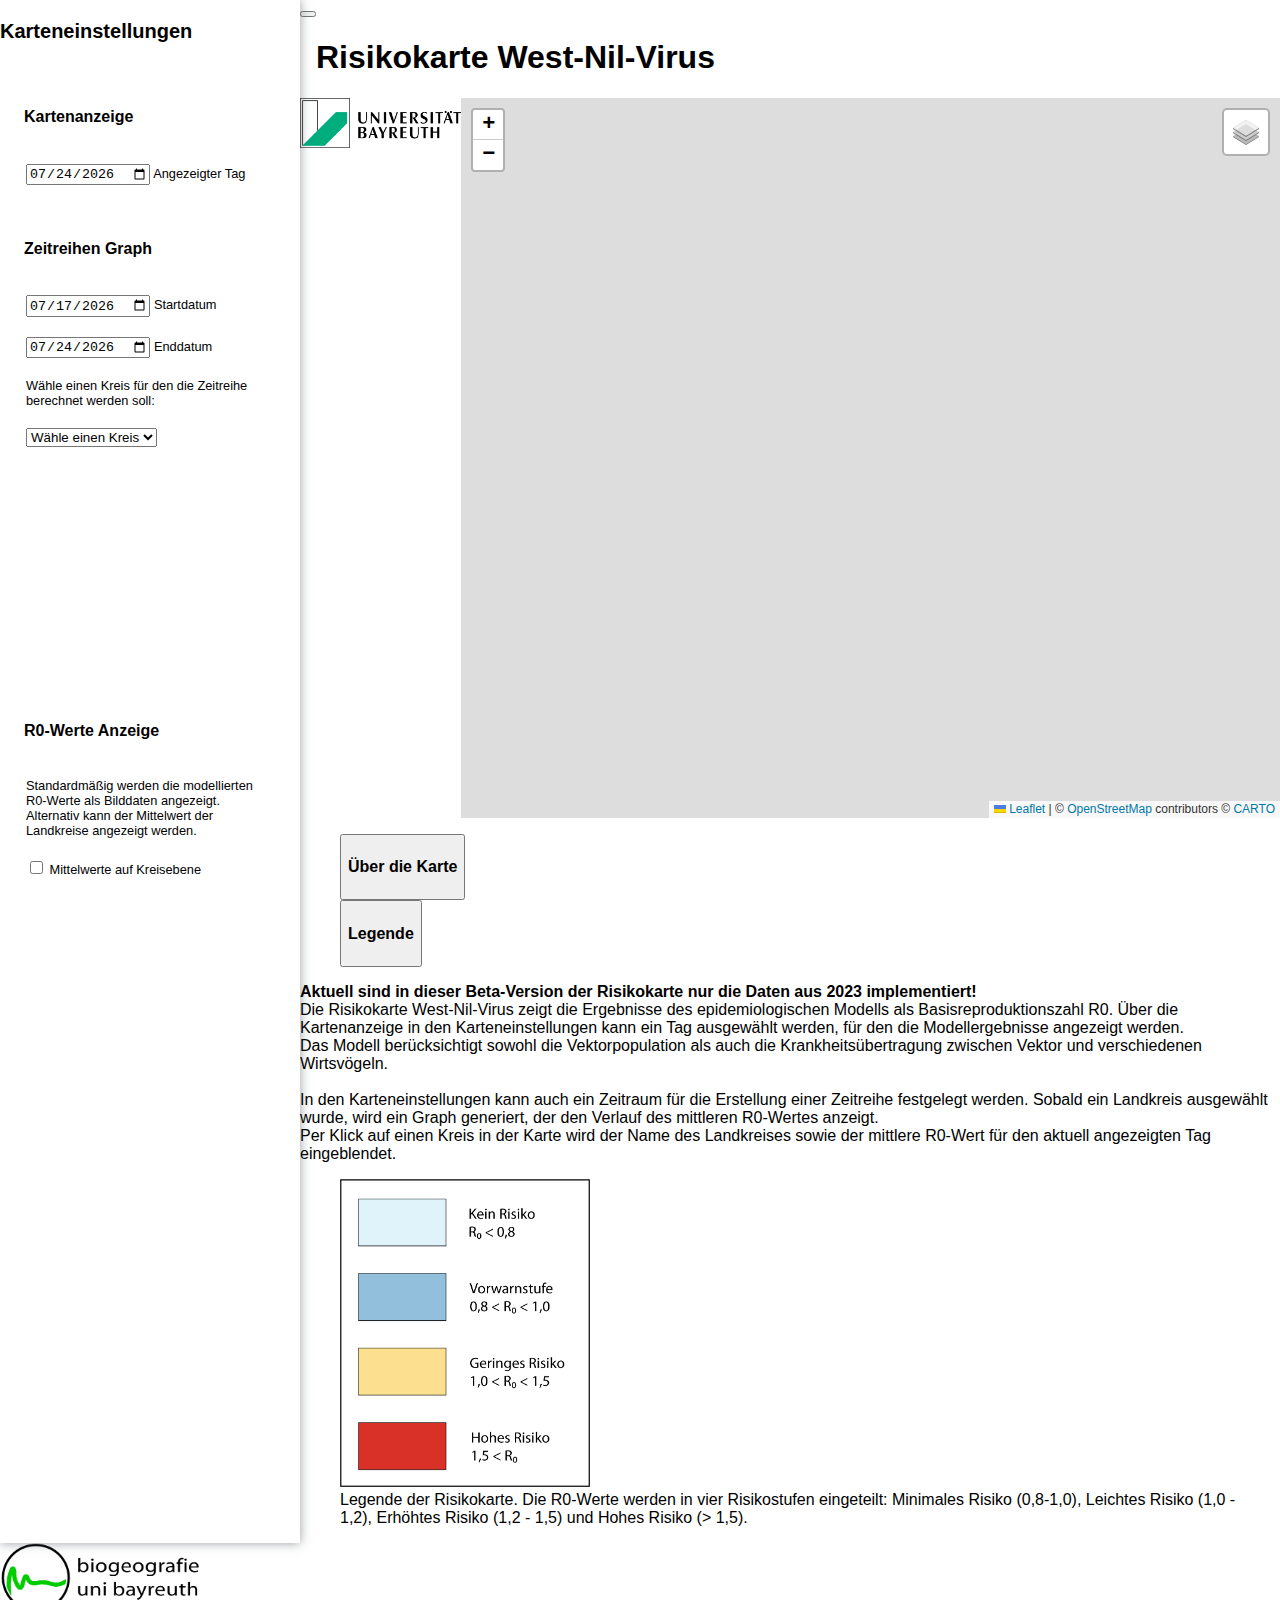
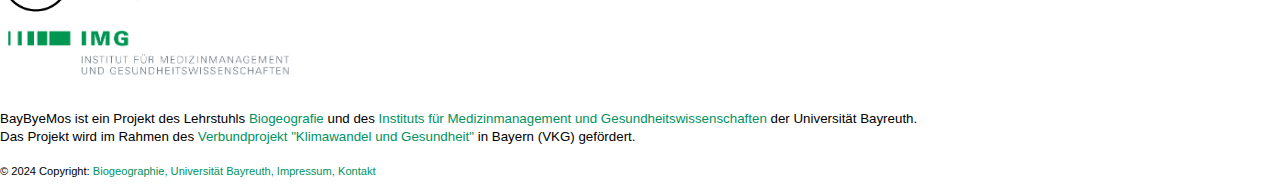
==== commit c4487da6: "add impressum, kontakt links and small updates" ====
--- a/index.html
+++ b/index.html
@@ -180,8 +180,12 @@
                         <p><small> BayByeMos ist ein Projekt des Lehrstuhls <a href="https://www.biogeo.uni-bayreuth.de" target="_blank">Biogeografie</a> und des 
                             <a href="https://www.img.uni-bayreuth.de/de/index.html" target="_blank">Instituts für Medizinmanagement und Gesundheitswissenschaften</a> der Universität Bayreuth. <br>
                             Das Projekt wird im Rahmen des <a href="https://www.vkg.bayern.de/" target="_blank">Verbundprojekt "Klimawandel und Gesundheit"</a> in Bayern (VKG) gefördert. <br>
-                            © 2024 Copyright:
-                            <a class="text-dark" href="https://www.biogeo.uni-bayreuth.de/biogeo/?lang=de">Biogeographie, Universität Bayreuth</a>
+                            <p><small>
+                                © 2024 Copyright:
+                                <a class="text-dark" href="https://www.biogeo.uni-bayreuth.de/biogeo/?lang=de">Biogeographie, Universität Bayreuth,</a>
+                                <a href="https://www.bayceer.uni-bayreuth.de/BayByeMos/de/top/gru/impressum.php">Impressum,</a>
+                                <a href="mailto:baybyemos@uni-bayreuth.de">Kontakt</a>
+                            </small></p>
                         </small></p>
                     </div>
                 </div>
--- a/css/style.css
+++ b/css/style.css
@@ -19,6 +19,7 @@
 a {
     cursor: pointer;
     text-decoration: none;
+    color:#009260;
     font-family: 'Arial', Helvetica, sans-serif;
 }
 
@@ -94,38 +95,16 @@
   font-size: 0.8rem;
 }
 
-/* 
-a.sidebar-link {
-    padding: .625rem 1.625rem;
-    color: #000000;
-    position: relative;
-    display: block;
-    font-size: 1rem;
-} */
+#SwitchRasterVektor {
+    background-color:#009260;
+    border: 0.5px solid gray;
+}
 
-/* .sidebar-link[data-bs-toggle="collapse"]::after {
-    border: solid;
-    border-width: 0 .075rem .075rem 0;
-    content: "";
-    display: inline-block;
-    padding: 2px;
-    position: absolute;
-    right: 1.5rem;
-    top: 1.4rem;
-    transform: rotate(-135deg);
-    transition: all .2s ease-out;
-}  */
+#SwitchRasterVektor:after {
+    background-color: gray;
+    border: 0.5px solid gray;
+}
 
-/* .sidebar-link[data-bs-toggle="collapse"].collapsed::after {
-    transform: rotate(45deg);
-    transition: all .2s ease-out;
-} */
-
-/* .content {
-    flex: 1;
-    max-width: 100vw;
-    width: 100vw;
-} */
 
 #map { 
   min-height: 80vh; 
